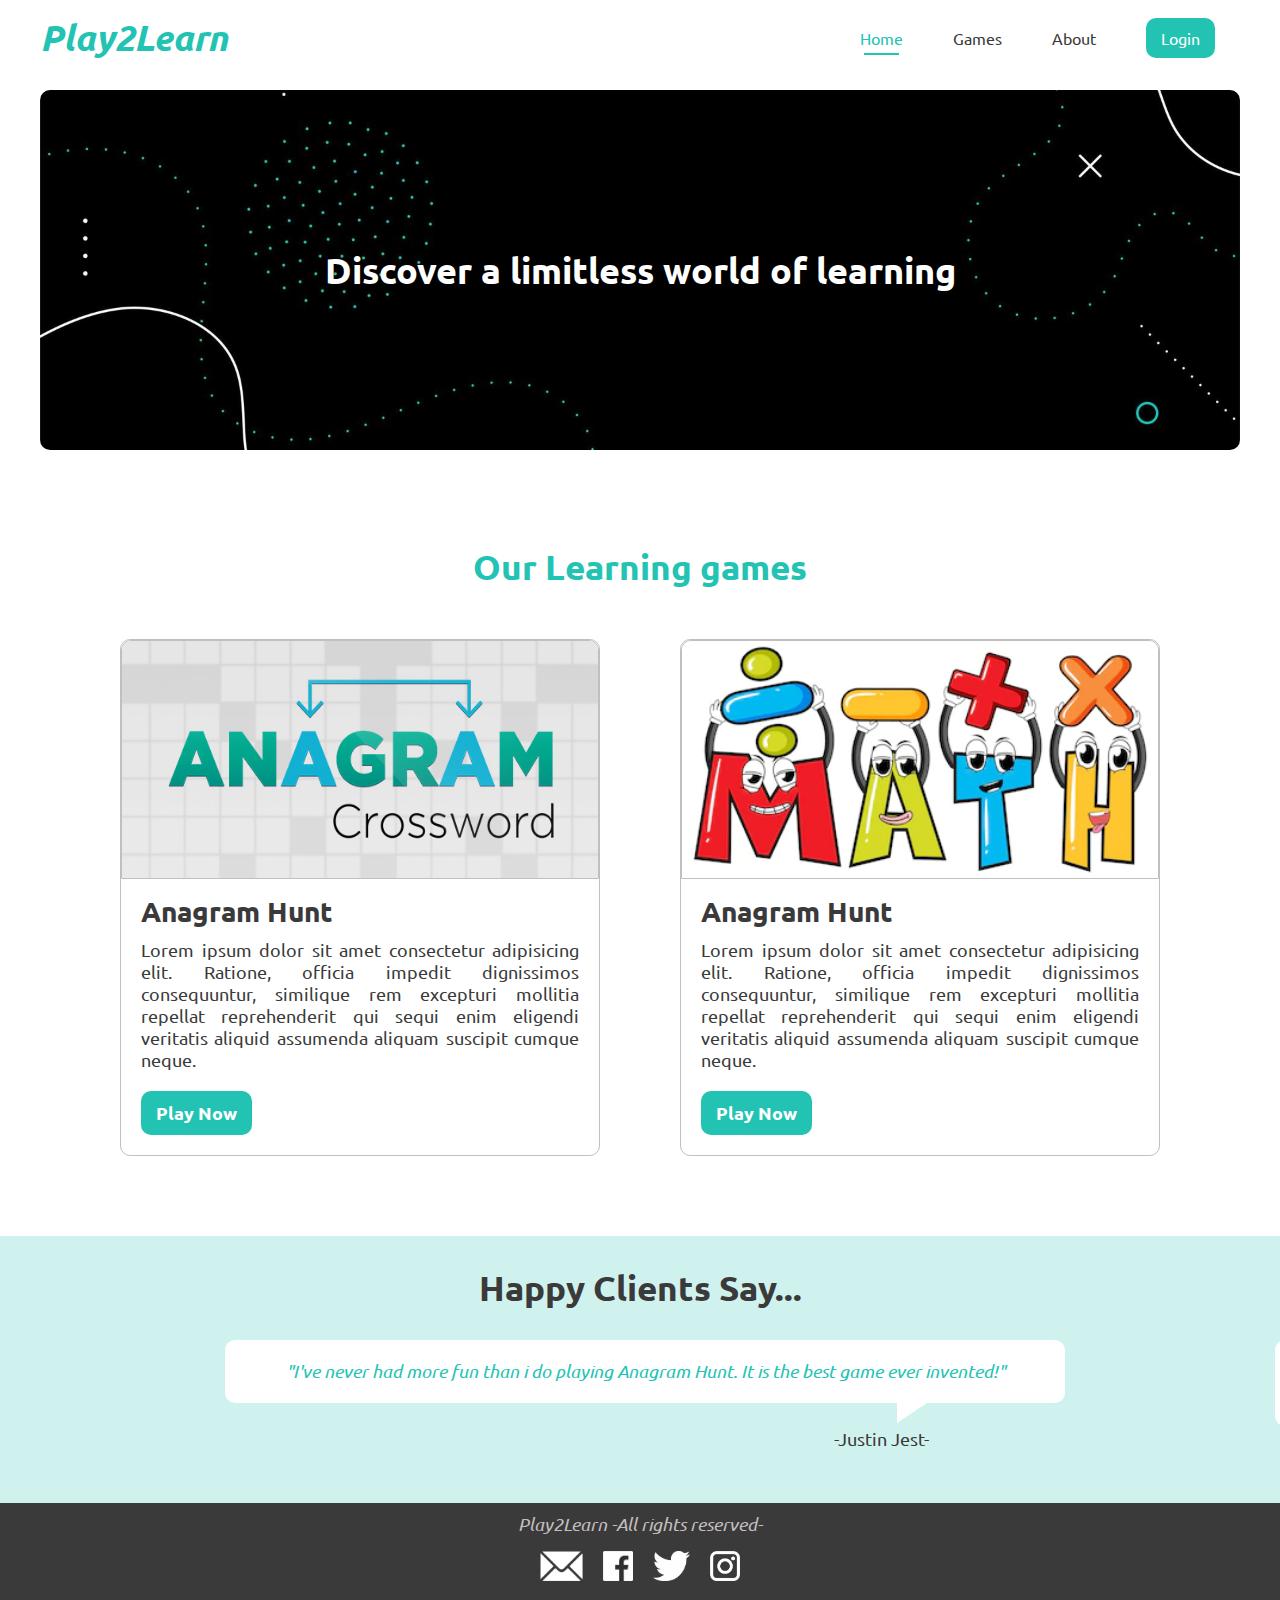
==== revision/index.html @ 1fa5a4cf "revision" ====
<!DOCTYPE html>
<html lang="en">
<head>
    <meta charset="UTF-8">
    <meta http-equiv="X-UA-Compatible" content="IE=edge">
    <meta name="viewport" content="width=device-width, initial-scale=1.0">
    <link rel="stylesheet" href="assets/css/style.css">
    <link rel="preconnect" href="https://fonts.googleapis.com">
    <link rel="preconnect" href="https://fonts.gstatic.com" crossorigin>
    <link href="https://fonts.googleapis.com/css2?family=Ubuntu:ital,wght@0,400;0,500;0,700;1,700&display=swap" rel="stylesheet">
    <title>Play2Learn</title>
</head>
<body class="home">

    <!--navbar-->
    <nav class="flex">
        <h1 class="bold italic text-primary">Play2Learn</h1>
        <div class="btn-m"><img src="./assets/img/menu-icon.png" width="20" height="20" alt=""></div>
        <ul class="flex items-center">
            <li>
                <a href="./index.html" class="active text-primary">Home</a>
                <li>
                    <a href="javascript:void(0)" class="dropbtn">Games</a>
                    <div class="dropdown-content">
                        <a href="games/anagram-hunt.html">Anagram Hunt</a>
                        <a href="games/math-facts.html">Math Facts Practice</a>
                    </div>
                </li>
                <li>
                    <a href="./about.html">About</a>
                </li>
                <li>
                    <a href="./login.html" class="btn rounded bg-primary">Login</a>
                </li>
            </li>
        </ul>
    </nav>

    <!--header-->
    <header class="home">
        <h1 class="bold text-white">Discover a limitless world of learning</h1>
    </header>

    <!--games-->
    <section class="mt-5 container">
        <h2 class="title text-primary text-center">Our Learning games</h2>
        <div class="grid mt-4">
            <div class="game rounded">
                <img src="./assets/img/anagram.jpg" alt="">
                <div class="text-box">
                    <h3 class="title-md">Anagram Hunt</h3>
                    <p class="justify">
                        Lorem ipsum dolor sit amet consectetur adipisicing elit. Ratione, officia impedit dignissimos consequuntur, similique rem excepturi mollitia repellat reprehenderit qui sequi enim eligendi veritatis aliquid assumenda aliquam suscipit cumque neque.
                    </p>
                    <a href="games/math-facts.html" class="btn bg-primary rounded text-white bold">Play Now</a>
                </div>
            </div>
            <div class="game rounded">
                <img src="./assets/img/math.webp" alt="">
                <div class="text-box">
                    <h3 class="title-md">Anagram Hunt</h3>
                    <p class="justify">
                        Lorem ipsum dolor sit amet consectetur adipisicing elit. Ratione, officia impedit dignissimos consequuntur, similique rem excepturi mollitia repellat reprehenderit qui sequi enim eligendi veritatis aliquid assumenda aliquam suscipit cumque neque.
                    </p>
                    <a href="games/anagram-hunt.html" class="btn bg-primary rounded text-white bold"> Play Now</a>
                </div>
            </div>
        </div>
    </section>   
    
    <!--reviews-->
    <section class="mt-5 reviews-container bg-secondary" id="reviews">
        <div class="container">
            <h3 class="text-center bold title">Happy Clients Say...</h3>
            <div class="reviews">
                <div class="review">
                    <div class="text rounded">
                        <p class="text-primary italic text-center">"I've never had more fun than i do playing Anagram Hunt. It is the best game ever invented!"</p>
                    </div>
                    <p class="person">-Justin Jest-</p>
                </div>
                <div class="review">
                    <div class="text rounded">
                        <p class="text-primary italic text-center">"Lorem ipsum dolor sit amet consectetur adipisicing elit. Ratione, officia impedit dignissimos consequuntur!"</p>
                    </div>
                    <p class="person">-Mr Anderson-</p>
                </div>
                <div class="review">
                    <div class="text rounded">
                        <p class="text-primary italic text-center">"Lorem ipsum dolor sit amet consectetur adipisicing elit. !"</p>
                    </div>
                    <p class="person">-Mary smith-</p>
                </div>
                <div class="review" id="first">
                    <div class="text rounded">
                        <p class="text-primary italic text-center">"I've never had more fun than i do playing Anagram Hunt. It is the best game ever invented!"</p>
                    </div>
                    <p class="person">-Justin Jest-</p>
                </div>
            </div>
        </div>
    </section>

    <footer>
        <p class="text-center italic">Play2Learn -All rights reserved-</p>
        <div class="flex justify-center">
            <a href="./contact-us.html">
                <img src="./assets/img/message.png" alt="">
            </a>
            <a href="https://www.facebook.com">
                <img src="./assets/img/fb.png" alt="">
            </a>
            <a href="https://www.twitter.com">
                <img src="./assets/img/twitter.png" alt="">
            </a>
            <a href="https://www.instagram.com">
                <img src="./assets/img/insta.png" alt="">
            </a>
        </div>
    </footer>


    <script src="assets/javascript/script.js"></script>
</body>
</html>
---- revision/assets/css/style.css ----
*,::after,::before{
    padding: 0;
    margin: 0;
    box-sizing: border-box;
}
body{
    font-family: 'Ubuntu', sans-serif;
    font-size: 18px;
    color: #3A3A3A;
    display: flex;
    flex-direction: column;
    min-height: 100vh;
}
body.home{
    height: 100%;
}

a,a:hover{
    text-decoration: none;
    color: inherit;
}

.about.container{
    flex: 1;
}
/** utility classes **/
.text-primary{
    color: #23C3B4;
}
.bg-secondary{
    background-color: #CFF2EF;
}
.text-white{
    color: #fff;
}
.bg-primary{
    background-color: #23C3B4;
}
.rounded{
    border-radius: 10px;
}
.title{
    font-size: 35px;
}
.title-md{
    font-size: 28px;
}
.italic{
    font-style: italic;
}
.bold{
    font-weight: bold;
}
.semi-bold{
    font-weight: 500;
}
.regular{
    font-weight: normal;
}
.text-center{
    text-align: center;
}
.justify{
    text-align: justify;
}
.flex{
    display: flex;
}
.items-center{
    align-items: center;
}
.justify-center{
    justify-content: center;
}
.btn{
    padding: 10px 15px;
    color: #fff;
    border: none;
    cursor: pointer;
}
.mt-4{
    margin-top: 50px;
}
.mt-5{
    margin-top: 80px;
}
.container{
    max-width: 1040px;
    margin-left: auto;
    margin-right: auto;
}
/** **/
nav{
    justify-content: space-between;
    align-items: center;
    width: 100%;
    padding: 15px 40px;
}
nav a{
    font-size: 16px;
}
nav .btn-m{
    display: none;
}
nav a.active{
    position: relative;
}
nav a.active::after{
    content: '';
    position: absolute;
    top: 100%;
    left: 0;
    right: 0;
    width: 80%;
    height: 2px;
    background-color: #23C3B4;
    margin: auto;
    margin-top: 5px;
}
nav ul{
    position: relative;
}
nav ul .dropdown-content{
    display: none;
    position: absolute;
    background-color: #fff;
    padding: 10px;
    z-index: 10;
}
nav ul .dropdown-content a{
    display: block;
    color: #000;
    margin: 5px 0 ;
}
nav ul li{
    list-style: none;
    margin: 0 25px;
}

header.home{
    background: url('../img/header.jpg');
    background-position: center;
    background-size: cover;
    height: 360px;
    margin: 15px 40px;
    border-radius: 10px;
    position: relative;
}
header.home h1{
    top: 50%;
    position: absolute;
    transform: translateY(-50%);
    text-align: center;
    width: 100%;
}
.grid{
    display: grid;
    grid-template-columns: 1fr 1fr;
    grid-gap: 80px;
}
.home .game{
    border: 1px solid #C3BFBF;
}
.home .game img{
    width: 100%;
    height: 239px;
    border-radius: 10px 10px 0 0;
    border: 1px solid #C3BFBF;
}
.home .game .text-box{
    padding: 10px 20px 20px 20px;
}
.home .game .text-box p{
    margin-top: 10px;
}
.home .game .text-box a{
    margin-top: 20px;
    display: block;
    width: max-content;
}

.reviews-container{
    padding: 30px 0;
    width: 100%;
    overflow: hidden;
}
.reviews{
    display: flex;
}
.reviews .review {
    flex: 0 0 101%;
}
.reviews .text{
    background-color: #fff;
    padding: 20px;
    width: 80%;
    margin: auto;
    margin-top: 30px;
    position: relative;
}
.reviews .text::after{
    position: absolute;
    content: '';
    width: 0;
    height: 0;
    border-style: solid;
    border-width: 20px 30px 0 0;
    border-color: #fff transparent transparent transparent;
    top: 100%;
    left: 80%;
}
.reviews .person{
    position: relative;
    left: 68%;
    margin-top: 25px;
    width: max-content;
}

header.about{
    padding: 50px 0;
    text-align: center;
    display: flex;
    justify-content: center;
    align-items: center;
}
.about p{
    margin-top: 20px;
    line-height: 30px;
}

.anagram .help{
    border-radius: 50%;
    border: 2px solid #23C3B4;
    width: 20px;
    height: 20px;
    display: flex;
    justify-content: center;
    align-items: center;
    font-weight: bold;
    cursor: pointer;
    position: relative;
}
.anagram .help p{
    margin: 0;
}
.anagram .help .help-text{
    position: absolute;
    top: 10px;
    left: 10px;
    border: 1px solid #23C3B4;
    padding: 10px;
    font-size: 14px;
    font-weight: normal;
    border-radius: 20px;
    width: 150px;
    z-index: 100;
    background: #fff;
    display: none;
}
.anagram .help:hover .help-text{
    display: block;
}
#game-start-screen .le{
    margin-right: 20px;
}
select{
    width: 250px;
    height: 35px;
    background: transparent;
    border: 1px solid #C3BFBF;
    border-radius: 5px;
    padding: 10px;
    margin-right: 20px;
}
#game-start-screen button{
    margin-right: 20px;
}
#game-start-screen .inst p{
    margin-top: 10px;
}
#game-play-screen,
#end-game,
#success
,#game-end-screen
{
    display: none;
}
.anagram #letter{
    text-transform: uppercase;
    text-align: center;
    margin-bottom: 10px;
}
.anagram textarea{
    margin: auto;
    display: block;
    padding: 10px;
    border: 1px solid #23C3B4;
    border-radius: 10px;
    background-color: #CFF2EF;
    color: #23C3B4;
    outline: none;
    font-size: 22px;
}
.anagram textarea::placeholder{
    font-size: 35px;
}
.anagram .time{
    margin-top: 20px;
}
.anagram .time #timer{
    text-decoration: underline;
}
#play-again{
    margin-top: 10px;
}
#success,#fail{
    margin-top: 20px;
}
#answers li{
    font-size: 20px;
    text-transform: uppercase;
    margin: 5px 0;
}
.text-red{
    color: red;
    font-size: 22px;
}
.contact-re{
    margin-top: 10px;
}
header.math{
    padding: 50px 0;
    background: url('../img/math-bg.jpg');
    background-position: center;
    background-size: cover;
}
.math input{
    margin: auto;
    display: block;
    padding: 10px;
    border-radius: 10px;
    background-color: #f8f8f8;
    color: #23C3B4;
    outline: none;
    font-size: 22px;
    border:none
}
.math .calc{
    margin-top: 30px;
}
.math .calc .flex{
    margin-bottom: 15px;
}
.math .calc button{
    width: 70px;
    height: 70px;
    border-radius: 0;
    margin-right: 10px;
    border: none;
    background-color: #23C3B4;
    color: #fff;
    cursor: pointer;
    border-radius: 5px;
}
.math .calc #clear{
    width: 150px;
}
.math .info{
    text-align: start;
    margin: auto;
    width: max-content;
    margin-top: 20px;
    font-size: 20px;
}
.math #operation-name,
#operation-n{
    text-transform: uppercase;
    font-size: 24px;
    font-weight: normal;
    margin: 10px 0;
}
#operation-display{
    font-size: 22px;
    margin-bottom: 20px;
}
.math #final-score{
    font-size: 52px;
    margin: 20px 0;
}
.math h2{
    margin-top: 10px;
}
.forms-container{
    flex: 1;
}
.anagram, .math{
    flex: 1;
}
.login,.register,.contact{
    background-color: #fff;
    border-radius: 10px;
    padding: 15px 30px;
}
.login form,
.register form,
.contact form{
    margin-top: 20px;
}
form input, form textarea{
    width: 100%;
    border-radius: 5px;
    padding: 5px 10px;
    border: 1px solid #C3BFBF;
    outline: none;
    margin: 5px 0 10px 0;
}
form button{
    display: block;
    margin-top: 10px;
    margin-bottom: 10px;
}
form a{
    font-size: 16px;
    color: #23C3B4;
}
.w-40{
    width: 40%;
}
.register{
    display: none;
}
#age{
    width: auto;
}

footer{
    background-color: #3A3A3A;
    padding: 10px;
    color: #C3BFBF;
    position: relative;
    width: 100%;
    left: 0;
    bottom: 0;
}
footer a{
    padding: 5px 10px;
}
footer a img{
    width: auto;
    height: 30px;
}
footer div{
    margin-top: 10px;
}
@media screen and (max-width: 1040px) {
    .container,
    nav{
        padding-left: 20px;
        padding-right: 20px;
    }
    .home header{
        margin-left: 20px;
        margin-right: 20px;
    }
    .grid{
        grid-gap: 20px
    }
    .w-40{
        width: 60%;
    }
}
@media screen and (max-width: 762px){
    nav{
        display: block !important;
    }
    nav ul{
        display: none !important;
        width: 100%;
        background-color: #CFF2EF;
        text-align: center;
        padding: 10px;
        color: #fff;
    }
    nav ul a{
        color: #23C3B4 !important;
    }
    nav ul .btn{
        color: #fff !important;
    }
    nav ul.show{
        display: block !important;
    }
    nav ul li{
        margin: 10px 0;
    }
    nav .dropdown-content{
        position: relative !important;
        width: max-content;
        margin-left: auto;
        margin-right: auto;
        background-color: #CFF2EF !important;
    }
    nav .btn-m{
        position: absolute;
        top: 20px;
        right: 40px;
        cursor: pointer;
        display: block;
    }
    nav h1{
        font-size: 30px;
    }
    header.home{
        padding: 10px;
    }
    header.home h1{
        font-size: 25px;
        width: 80%;
        left: 0;
        right: 0;
    }
    .grid{
        grid-template-columns: 1fr;
    }
    .grid img{
        height: auto;
    }
    .mt-5{
        margin-top: 50px;
    }
    .title{
        font-size: 28px;
    }
    .w-40{
        width: 90%;
    }
    textarea{
        width: 200px;
    }
    footer div{
        flex-wrap: wrap;
    }
    
}
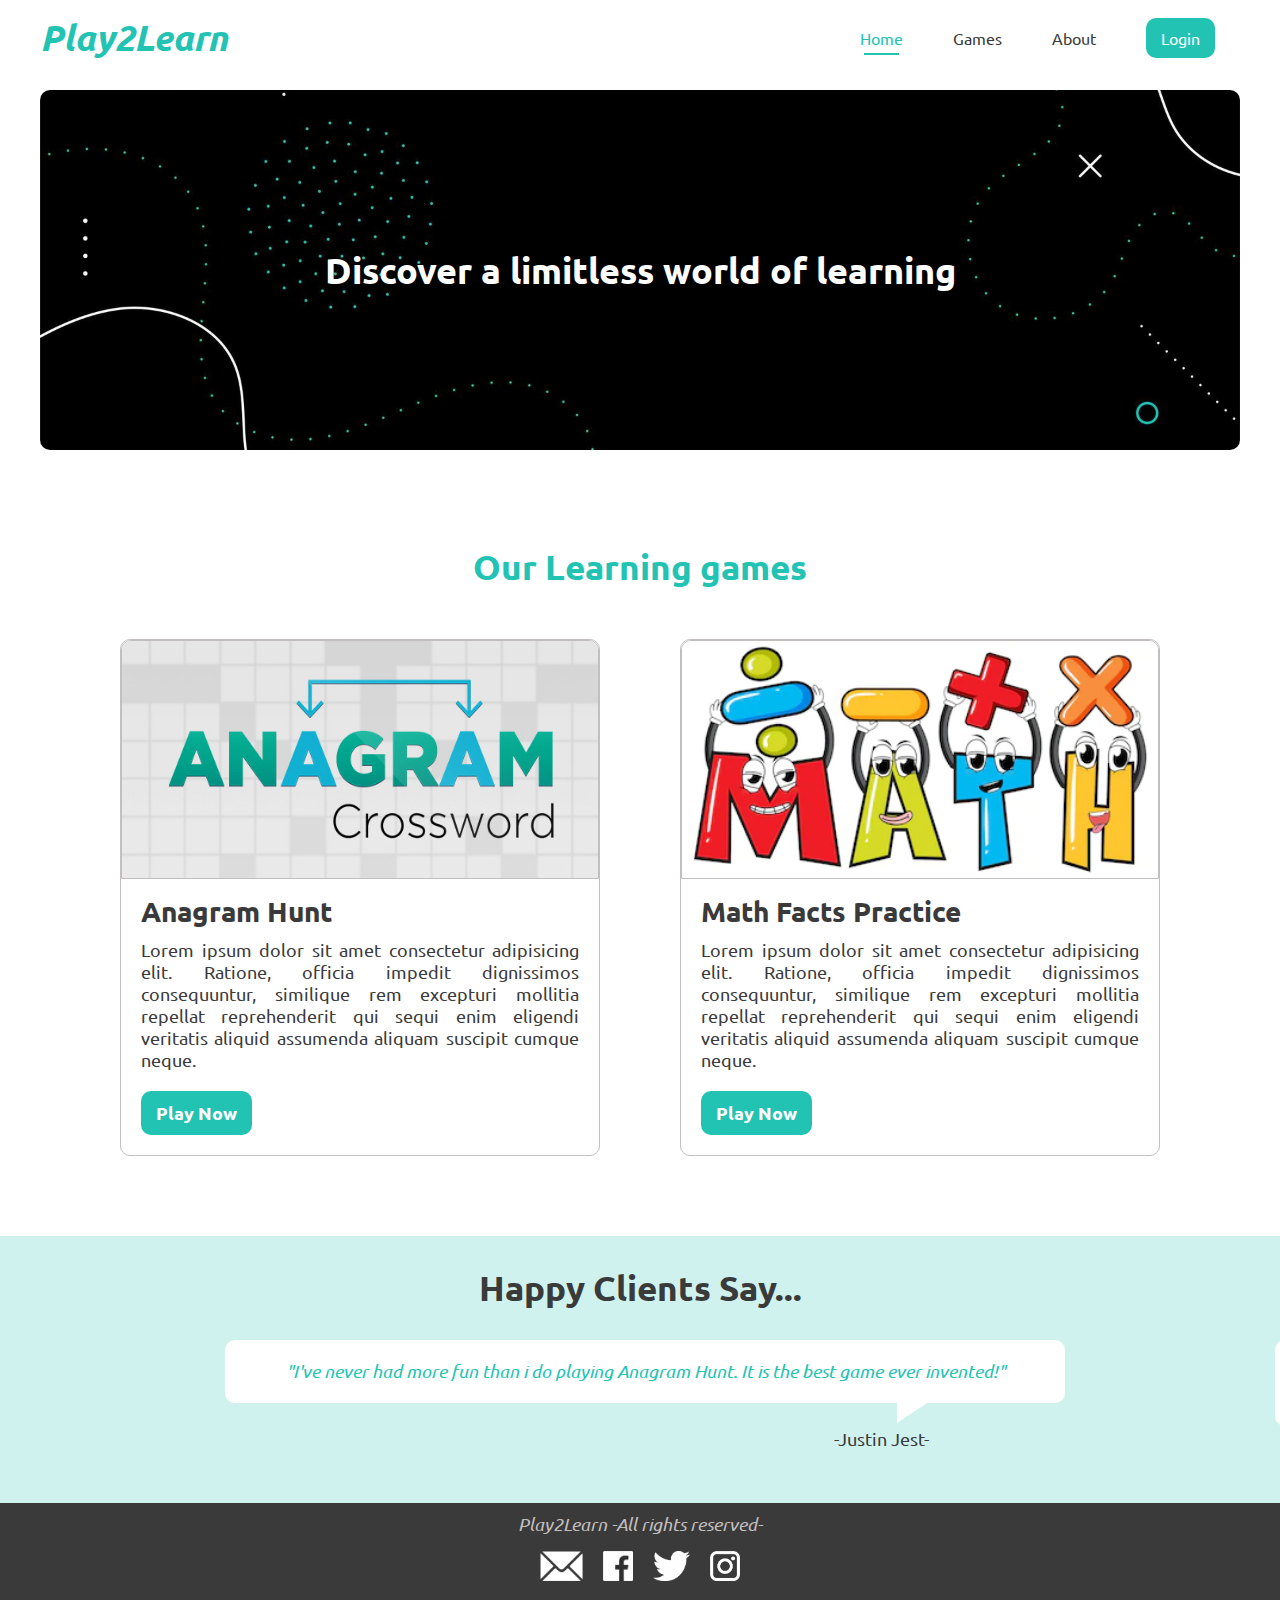
==== commit 92e8e2ff: "revision" ====
--- a/revision/index.html
+++ b/revision/index.html
@@ -52,17 +52,17 @@
                     <p class="justify">
                         Lorem ipsum dolor sit amet consectetur adipisicing elit. Ratione, officia impedit dignissimos consequuntur, similique rem excepturi mollitia repellat reprehenderit qui sequi enim eligendi veritatis aliquid assumenda aliquam suscipit cumque neque.
                     </p>
-                    <a href="games/math-facts.html" class="btn bg-primary rounded text-white bold">Play Now</a>
+                    <a href="games/anagram-hunt.html" class="btn bg-primary rounded text-white bold">Play Now</a>
                 </div>
             </div>
             <div class="game rounded">
                 <img src="./assets/img/math.webp" alt="">
                 <div class="text-box">
-                    <h3 class="title-md">Anagram Hunt</h3>
+                    <h3 class="title-md">Math Facts Practice</h3>
                     <p class="justify">
                         Lorem ipsum dolor sit amet consectetur adipisicing elit. Ratione, officia impedit dignissimos consequuntur, similique rem excepturi mollitia repellat reprehenderit qui sequi enim eligendi veritatis aliquid assumenda aliquam suscipit cumque neque.
                     </p>
-                    <a href="games/anagram-hunt.html" class="btn bg-primary rounded text-white bold"> Play Now</a>
+                    <a href="games/math-facts.html" class="btn bg-primary rounded text-white bold"> Play Now</a>
                 </div>
             </div>
         </div>
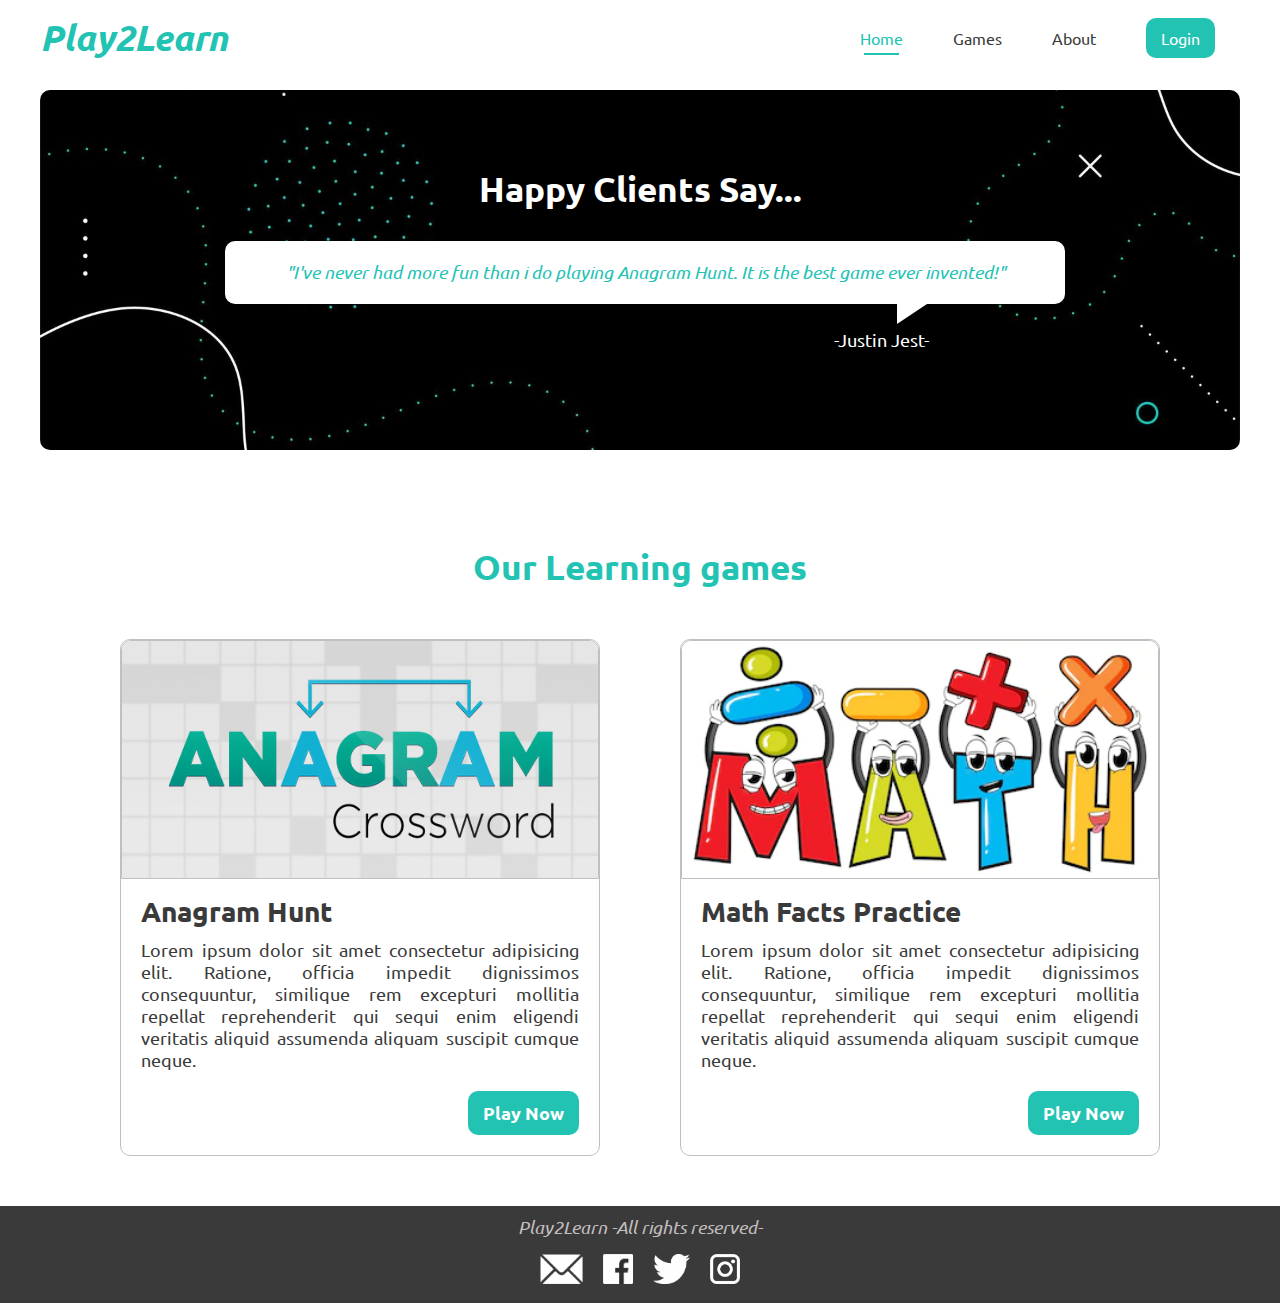
==== commit 8b4e867d: "revision" ====
--- a/revision/index.html
+++ b/revision/index.html
@@ -19,7 +19,7 @@
         <ul class="flex items-center">
             <li>
                 <a href="./index.html" class="active text-primary">Home</a>
-                <li>
+                <li class="onhover">
                     <a href="javascript:void(0)" class="dropbtn">Games</a>
                     <div class="dropdown-content">
                         <a href="games/anagram-hunt.html">Anagram Hunt</a>
@@ -37,8 +37,38 @@
     </nav>
 
     <!--header-->
-    <header class="home">
-        <h1 class="bold text-white">Discover a limitless world of learning</h1>
+    <header class="home flex justify-center items-center">
+        <div class="reviews-container">
+            <div class="container">
+                <h3 class="text-center bold title text-white">Happy Clients Say...</h3>
+                <div class="reviews">
+                    <div class="review">
+                        <div class="text rounded">
+                            <p class="text-primary italic text-center">"I've never had more fun than i do playing Anagram Hunt. It is the best game ever invented!"</p>
+                        </div>
+                        <p class="person text-white">-Justin Jest-</p>
+                    </div>
+                    <div class="review">
+                        <div class="text rounded">
+                            <p class="text-primary italic text-center">"Lorem ipsum dolor sit amet consectetur adipisicing elit. Ratione, officia impedit dignissimos consequuntur!"</p>
+                        </div>
+                        <p class="person text-white">-Mr Anderson-</p>
+                    </div>
+                    <div class="review">
+                        <div class="text rounded">
+                            <p class="text-primary italic text-center">"Lorem ipsum dolor sit amet consectetur adipisicing elit. !"</p>
+                        </div>
+                        <p class="person text-white">-Mary smith-</p>
+                    </div>
+                    <div class="review" id="first">
+                        <div class="text rounded">
+                            <p class="text-primary italic text-center">"I've never had more fun than i do playing Anagram Hunt. It is the best game ever invented!"</p>
+                        </div>
+                        <p class="person text-white">-Justin Jest-</p>
+                    </div>
+                </div>
+            </div>
+        </div>
     </header>
 
     <!--games-->
@@ -52,7 +82,7 @@
                     <p class="justify">
                         Lorem ipsum dolor sit amet consectetur adipisicing elit. Ratione, officia impedit dignissimos consequuntur, similique rem excepturi mollitia repellat reprehenderit qui sequi enim eligendi veritatis aliquid assumenda aliquam suscipit cumque neque.
                     </p>
-                    <a href="games/anagram-hunt.html" class="btn bg-primary rounded text-white bold">Play Now</a>
+                    <a href="games/anagram-hunt.html" class="ml-auto btn bg-primary rounded text-white bold">Play Now</a>
                 </div>
             </div>
             <div class="game rounded">
@@ -62,46 +92,15 @@
                     <p class="justify">
                         Lorem ipsum dolor sit amet consectetur adipisicing elit. Ratione, officia impedit dignissimos consequuntur, similique rem excepturi mollitia repellat reprehenderit qui sequi enim eligendi veritatis aliquid assumenda aliquam suscipit cumque neque.
                     </p>
-                    <a href="games/math-facts.html" class="btn bg-primary rounded text-white bold"> Play Now</a>
+                    <a href="games/math-facts.html" class="ml-auto btn bg-primary rounded text-white bold"> Play Now</a>
                 </div>
             </div>
         </div>
     </section>   
     
-    <!--reviews-->
-    <section class="mt-5 reviews-container bg-secondary" id="reviews">
-        <div class="container">
-            <h3 class="text-center bold title">Happy Clients Say...</h3>
-            <div class="reviews">
-                <div class="review">
-                    <div class="text rounded">
-                        <p class="text-primary italic text-center">"I've never had more fun than i do playing Anagram Hunt. It is the best game ever invented!"</p>
-                    </div>
-                    <p class="person">-Justin Jest-</p>
-                </div>
-                <div class="review">
-                    <div class="text rounded">
-                        <p class="text-primary italic text-center">"Lorem ipsum dolor sit amet consectetur adipisicing elit. Ratione, officia impedit dignissimos consequuntur!"</p>
-                    </div>
-                    <p class="person">-Mr Anderson-</p>
-                </div>
-                <div class="review">
-                    <div class="text rounded">
-                        <p class="text-primary italic text-center">"Lorem ipsum dolor sit amet consectetur adipisicing elit. !"</p>
-                    </div>
-                    <p class="person">-Mary smith-</p>
-                </div>
-                <div class="review" id="first">
-                    <div class="text rounded">
-                        <p class="text-primary italic text-center">"I've never had more fun than i do playing Anagram Hunt. It is the best game ever invented!"</p>
-                    </div>
-                    <p class="person">-Justin Jest-</p>
-                </div>
-            </div>
-        </div>
-    </section>
+ 
 
-    <footer>
+    <footer class="mt-4">
         <p class="text-center italic">Play2Learn -All rights reserved-</p>
         <div class="flex justify-center">
             <a href="./contact-us.html">
--- a/revision/assets/css/style.css
+++ b/revision/assets/css/style.css
@@ -88,6 +88,9 @@
     max-width: 1040px;
     margin-left: auto;
     margin-right: auto;
+}
+.ml-auto{
+    margin-left: auto;
 }
 /** **/
 nav{
@@ -126,6 +129,9 @@
     background-color: #fff;
     padding: 10px;
     z-index: 10;
+}
+nav ul .onhover:hover .dropdown-content{
+    display: block !important;
 }
 nav ul .dropdown-content a{
     display: block;
@@ -279,8 +285,7 @@
     margin-top: 10px;
 }
 #game-play-screen,
-#end-game,
-#success
+#end-game
 ,#game-end-screen
 {
     display: none;
